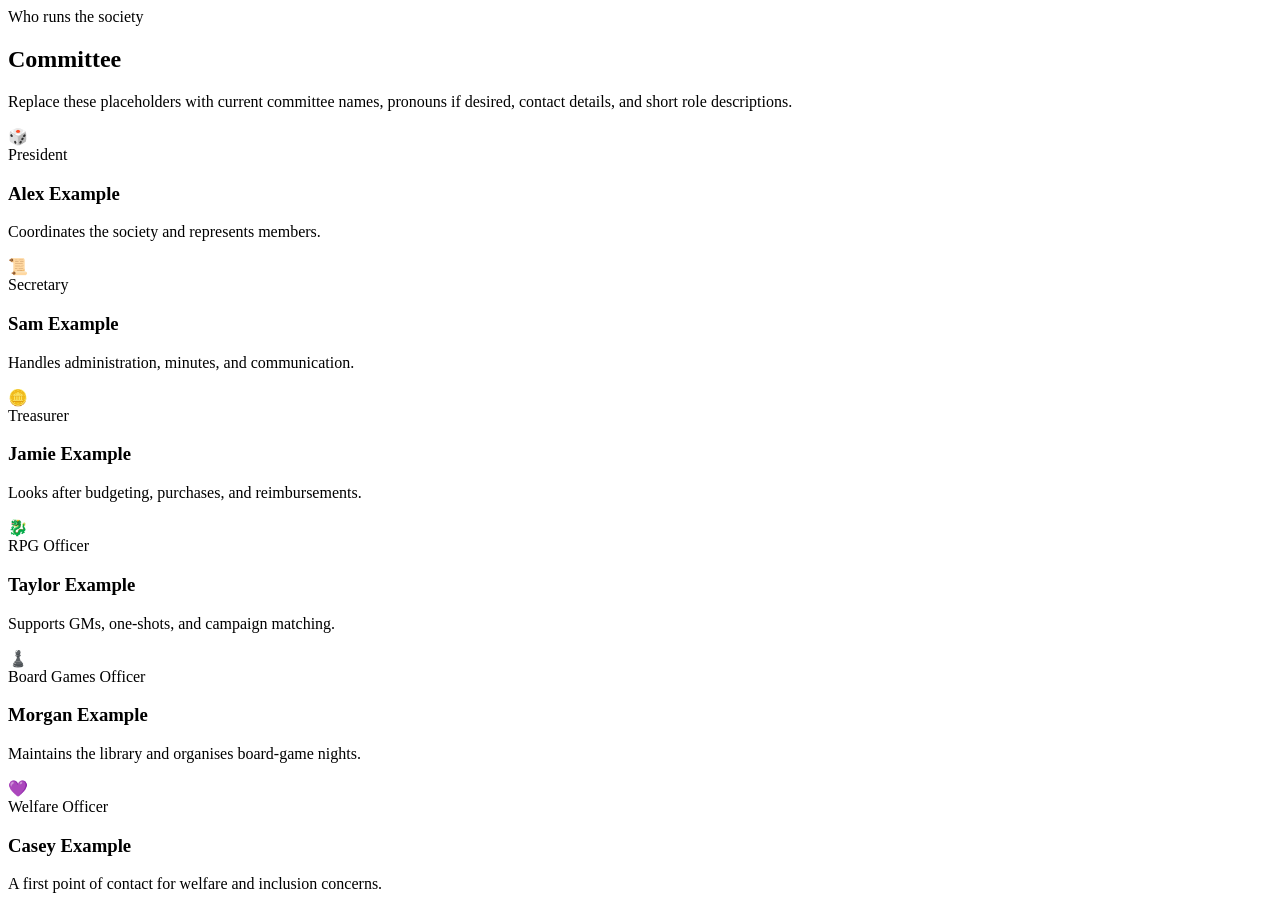
==== committee.html @ 22ad6443 "Add Website" ====
<!doctype html><html lang="en"><head><meta charset="utf-8"><meta name="viewport" content="width=device-width,initial-scale=1"><title>Committee · RPG Society</title><link rel="stylesheet" href="assets/styles.css"></head><body><div data-site-header></div><main id="main"><section class="page-hero"><div class="container"><span class="eyebrow">Who runs the society</span><h1>Committee</h1><p>Replace these placeholders with current committee names, pronouns if desired, contact details, and short role descriptions.</p></div></section><section class="section"><div class="container people">
<article class="card person"><div class="avatar">🎲</div><div class="role">President</div><h3>Alex Example</h3><p>Coordinates the society and represents members.</p></article>
<article class="card person"><div class="avatar">📜</div><div class="role">Secretary</div><h3>Sam Example</h3><p>Handles administration, minutes, and communication.</p></article>
<article class="card person"><div class="avatar">🪙</div><div class="role">Treasurer</div><h3>Jamie Example</h3><p>Looks after budgeting, purchases, and reimbursements.</p></article>
<article class="card person"><div class="avatar">🐉</div><div class="role">RPG Officer</div><h3>Taylor Example</h3><p>Supports GMs, one-shots, and campaign matching.</p></article>
<article class="card person"><div class="avatar">♟️</div><div class="role">Board Games Officer</div><h3>Morgan Example</h3><p>Maintains the library and organises board-game nights.</p></article>
<article class="card person"><div class="avatar">💜</div><div class="role">Welfare Officer</div><h3>Casey Example</h3><p>A first point of contact for welfare and inclusion concerns.</p></article>
</div></section></main><div data-site-footer></div><script src="assets/site.js"></script></body></html>
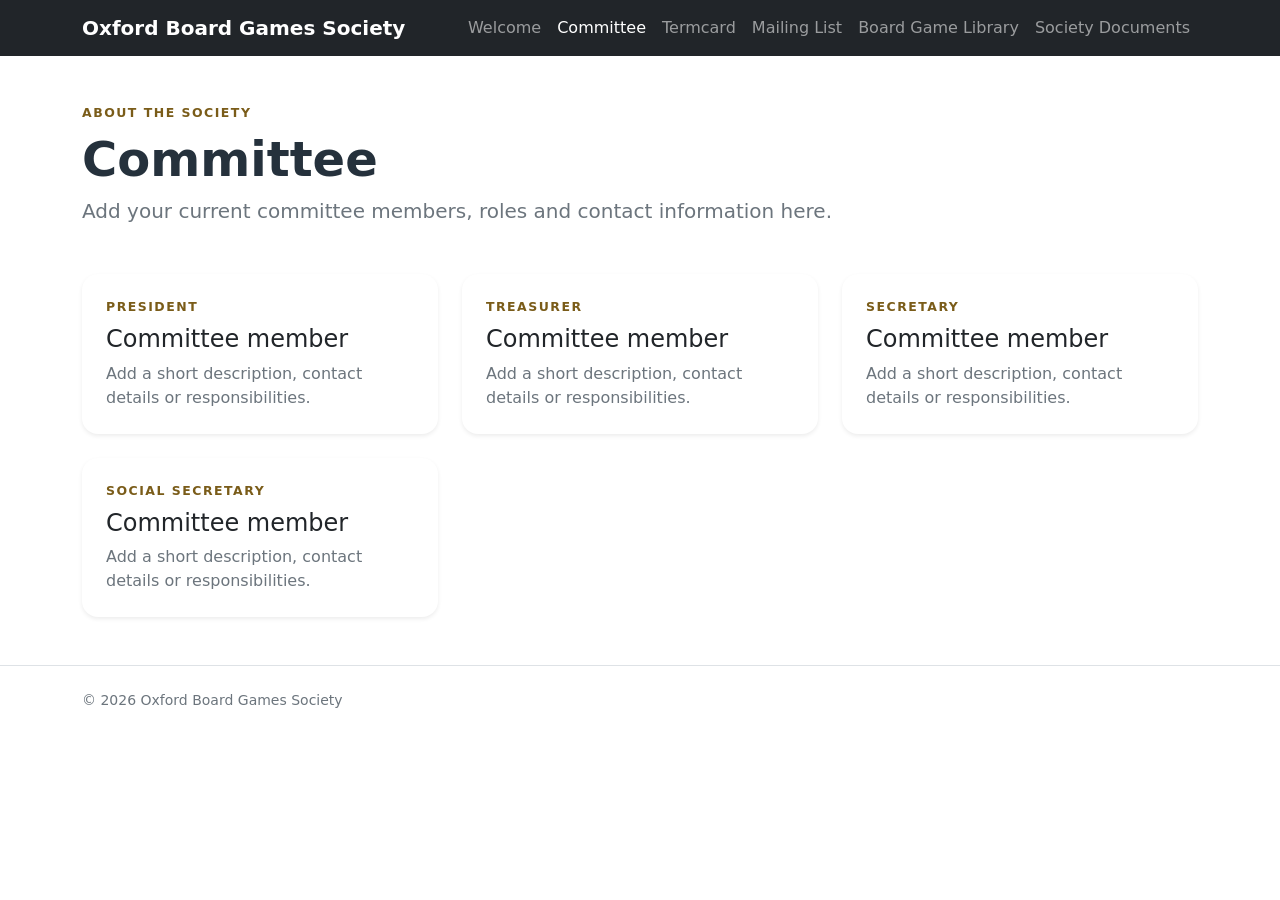
==== commit 3d19a36e: "Website the goodening" ====
--- a/committee.html
+++ b/committee.html
@@ -1,8 +1,23 @@
-<!doctype html><html lang="en"><head><meta charset="utf-8"><meta name="viewport" content="width=device-width,initial-scale=1"><title>Committee · RPG Society</title><link rel="stylesheet" href="assets/styles.css"></head><body><div data-site-header></div><main id="main"><section class="page-hero"><div class="container"><span class="eyebrow">Who runs the society</span><h1>Committee</h1><p>Replace these placeholders with current committee names, pronouns if desired, contact details, and short role descriptions.</p></div></section><section class="section"><div class="container people">
-<article class="card person"><div class="avatar">🎲</div><div class="role">President</div><h3>Alex Example</h3><p>Coordinates the society and represents members.</p></article>
-<article class="card person"><div class="avatar">📜</div><div class="role">Secretary</div><h3>Sam Example</h3><p>Handles administration, minutes, and communication.</p></article>
-<article class="card person"><div class="avatar">🪙</div><div class="role">Treasurer</div><h3>Jamie Example</h3><p>Looks after budgeting, purchases, and reimbursements.</p></article>
-<article class="card person"><div class="avatar">🐉</div><div class="role">RPG Officer</div><h3>Taylor Example</h3><p>Supports GMs, one-shots, and campaign matching.</p></article>
-<article class="card person"><div class="avatar">♟️</div><div class="role">Board Games Officer</div><h3>Morgan Example</h3><p>Maintains the library and organises board-game nights.</p></article>
-<article class="card person"><div class="avatar">💜</div><div class="role">Welfare Officer</div><h3>Casey Example</h3><p>A first point of contact for welfare and inclusion concerns.</p></article>
-</div></section></main><div data-site-footer></div><script src="assets/site.js"></script></body></html>
+<!doctype html>
+<html lang="en">
+<head>
+  <meta charset="utf-8"><meta name="viewport" content="width=device-width, initial-scale=1">
+  <meta name="description" content="Oxford Board Games Society committee">
+  <title>Oxford Board Games Society | Committee</title>
+  <link href="https://cdn.jsdelivr.net/npm/bootstrap@5.3.3/dist/css/bootstrap.min.css" rel="stylesheet">
+  <link rel="stylesheet" href="assets/styles.css">
+</head>
+<body>
+  <nav class="navbar navbar-expand-lg navbar-dark bg-dark sticky-top">
+    <div class="container"><a class="navbar-brand fw-bold" href="index.html">Oxford Board Games Society</a><button class="navbar-toggler" type="button" data-bs-toggle="collapse" data-bs-target="#mainNav" aria-controls="mainNav" aria-expanded="false" aria-label="Toggle navigation"><span class="navbar-toggler-icon"></span></button><div class="collapse navbar-collapse" id="mainNav"><ul class="navbar-nav ms-auto">
+      <li class="nav-item"><a class="nav-link" href="index.html">Welcome</a></li><li class="nav-item"><a class="nav-link active" aria-current="page" href="committee.html">Committee</a></li><li class="nav-item"><a class="nav-link" href="termcard.html">Termcard</a></li><li class="nav-item"><a class="nav-link" href="mailing-list.html">Mailing List</a></li><li class="nav-item"><a class="nav-link" href="library.html">Board Game Library</a></li><li class="nav-item"><a class="nav-link" href="documents.html">Society Documents</a></li>
+    </ul></div></div>
+  </nav>
+  <main class="container py-5">
+    <div class="page-heading mb-5"><p class="eyebrow mb-2">About the society</p><h1 class="display-5 fw-bold">Committee</h1><p class="lead text-secondary mb-0">Add your current committee members, roles and contact information here.</p></div>
+    <div class="row g-4" id="committee-list"></div>
+  </main>
+  <footer class="border-top py-4"><div class="container small text-secondary">&copy; <span data-current-year></span> Oxford Board Games Society</div></footer>
+  <script src="https://cdn.jsdelivr.net/npm/bootstrap@5.3.3/dist/js/bootstrap.bundle.min.js"></script><script src="assets/site.js"></script>
+</body>
+</html>
--- a/assets/styles.css
+++ b/assets/styles.css
@@ -0,0 +1,68 @@
+:root {
+  --obs-blue: #17324d;
+  --obs-gold: #d3a84c;
+  --obs-cream: #f7f4ed;
+}
+
+body {
+  color: #25313c;
+  background: #fff;
+}
+
+.hero {
+  color: #fff;
+  background: linear-gradient(135deg, var(--obs-blue), #274e70);
+}
+
+.page-heading {
+  max-width: 760px;
+}
+
+.eyebrow {
+  color: #7a5c19;
+  font-size: .78rem;
+  font-weight: 700;
+  letter-spacing: .12em;
+  text-transform: uppercase;
+}
+
+.py-lg-6 {
+  padding-top: 7rem !important;
+  padding-bottom: 7rem !important;
+}
+
+.card {
+  border-radius: 1rem;
+}
+
+.hero .card {
+  color: #25313c;
+}
+
+.btn-primary {
+  --bs-btn-bg: var(--obs-gold);
+  --bs-btn-border-color: var(--obs-gold);
+  --bs-btn-hover-bg: #b58d35;
+  --bs-btn-hover-border-color: #b58d35;
+  --bs-btn-color: #1d1d1d;
+  --bs-btn-hover-color: #1d1d1d;
+}
+
+.game-card .badge {
+  font-weight: 500;
+}
+
+.termcard-table td,
+.termcard-table th {
+  padding: 1rem;
+}
+
+@media (max-width: 767.98px) {
+  .hero {
+    text-align: center;
+  }
+
+  .hero .d-flex {
+    justify-content: center;
+  }
+}
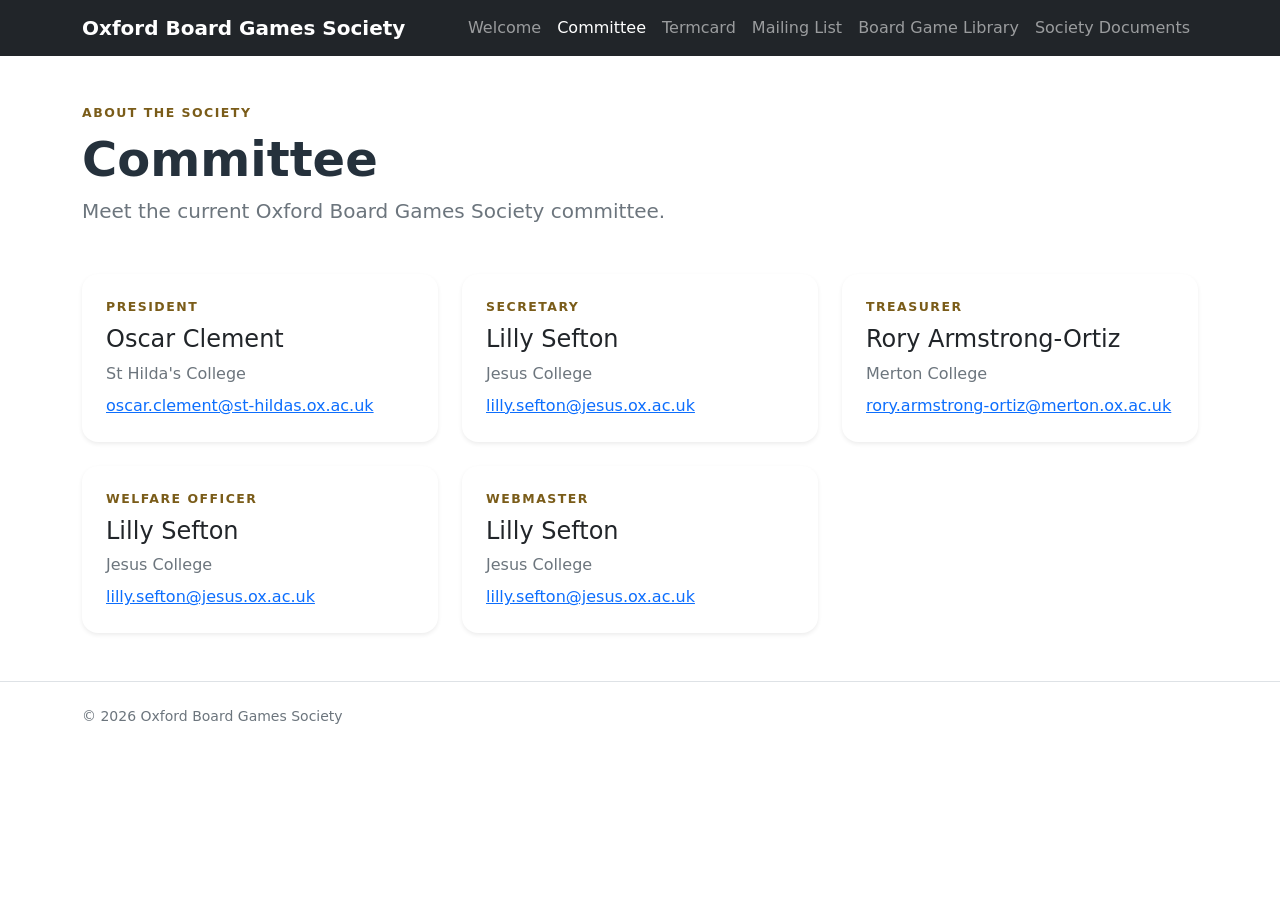
==== commit 1c068385: "Updates to Sections" ====
--- a/committee.html
+++ b/committee.html
@@ -13,11 +13,14 @@
       <li class="nav-item"><a class="nav-link" href="index.html">Welcome</a></li><li class="nav-item"><a class="nav-link active" aria-current="page" href="committee.html">Committee</a></li><li class="nav-item"><a class="nav-link" href="termcard.html">Termcard</a></li><li class="nav-item"><a class="nav-link" href="mailing-list.html">Mailing List</a></li><li class="nav-item"><a class="nav-link" href="library.html">Board Game Library</a></li><li class="nav-item"><a class="nav-link" href="documents.html">Society Documents</a></li>
     </ul></div></div>
   </nav>
+
   <main class="container py-5">
-    <div class="page-heading mb-5"><p class="eyebrow mb-2">About the society</p><h1 class="display-5 fw-bold">Committee</h1><p class="lead text-secondary mb-0">Add your current committee members, roles and contact information here.</p></div>
+    <div class="page-heading mb-5"><p class="eyebrow mb-2">About the society</p><h1 class="display-5 fw-bold">Committee</h1><p class="lead text-secondary mb-0">Meet the current Oxford Board Games Society committee.</p></div>
     <div class="row g-4" id="committee-list"></div>
   </main>
+
   <footer class="border-top py-4"><div class="container small text-secondary">&copy; <span data-current-year></span> Oxford Board Games Society</div></footer>
+
   <script src="https://cdn.jsdelivr.net/npm/bootstrap@5.3.3/dist/js/bootstrap.bundle.min.js"></script><script src="assets/site.js"></script>
 </body>
-</html>
+</html>
